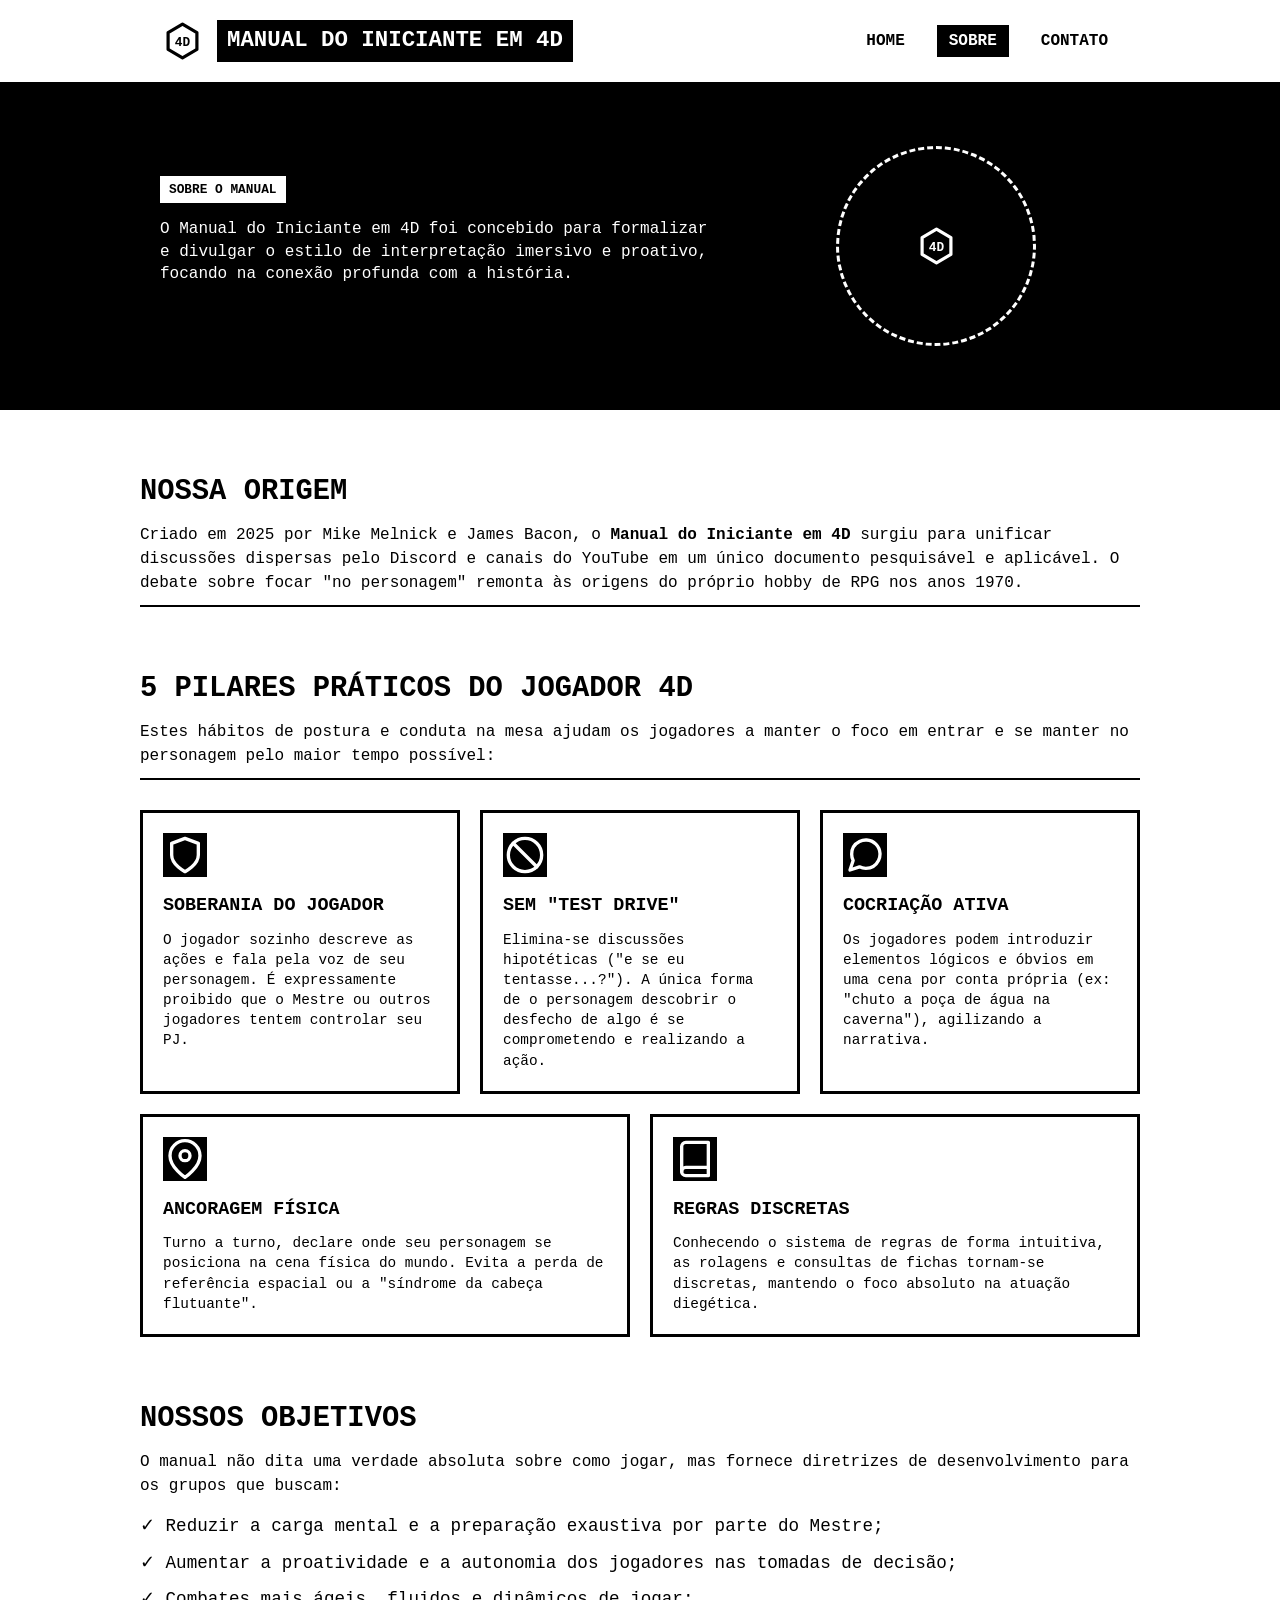
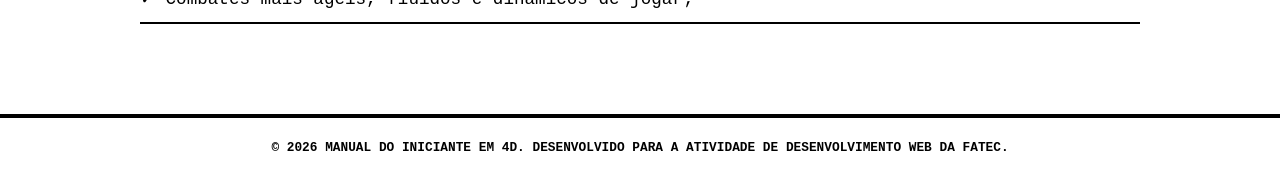
==== about.html @ 5494e4ca "feat: Implement full multi-page website and core design Adds dedicated "Sobre" and "Contato" pages w" ====
<!DOCTYPE html>
<html lang="pt-BR">

<head>
    <meta charset="UTF-8">
    <meta name="viewport" content="width=device-width, initial-scale=1.0">
    <title>Manual do Iniciante em 4D - Sobre</title>
    <link rel="stylesheet" href="style.css">
</head>

<body>
    <!-- CABEÇALHO -->
    <header>
        <div class="header-container">
            <a href="index.html" class="logo">
                <svg width="45" height="40" viewBox="0 0 100 100" fill="none" xmlns="http://www.w3.org/2000/svg">
                    <polygon points="50,8 86,29 86,71 50,92 14,71 14,29" fill="#ffffff" stroke="#000000"
                        stroke-width="8" stroke-linejoin="round" />
                    <text x="50" y="62" fill="#000000" font-family="'Courier New', Courier, monospace" font-weight="900"
                        font-size="32" text-anchor="middle">4D</text>
                </svg>
                <span>Manual do Iniciante em 4D</span>
            </a>
            <nav>
                <ul>
                    <li><a href="index.html">Home</a></li>
                    <li><a href="about.html" class="active">Sobre</a></li> <!-- Marca a página Sobre como ativa -->
                    <li><a href="contato.html">Contato</a></li>
                </ul>
            </nav>
        </div>
    </header>

    <main>
        <!-- BANNER DE SOBRE -->
        <section class="hero">
            <div class="container hero-container">
                <div class="hero-content">
                    <span class="hero-tag">Sobre o Manual</span>
                    <p>O Manual do Iniciante em 4D foi concebido para formalizar e divulgar o estilo de interpretação
                        imersivo e proativo, focando na conexão profunda com a história.</p>
                </div>
                <div class="hero-graphic">
                    <div class="circle-decoration">
                        <svg width="45" height="40" viewBox="0 0 100 100" fill="none"
                            xmlns="http://www.w3.org/2000/svg">
                            <polygon points="50,8 86,29 86,71 50,92 14,71 14,29" fill="#000000" stroke="#ffffff"
                                stroke-width="8" stroke-linejoin="round" />
                            <text x="50" y="62" fill="#ffffff" font-family="'Courier New', Courier, monospace"
                                font-weight="900" font-size="32" text-anchor="middle">4D</text>
                        </svg>
                    </div>
                </div>
            </div>
        </section>

        <!-- SEÇÃO DE ORIGEM E PILARES -->
        <section class="section container">
            <div class="section-title-wrapper">
                <h2 class="section-title">Nossa Origem</h2>
                <p class="section-desc">Criado em 2025 por Mike Melnick e James Bacon, o <strong>Manual do Iniciante em
                        4D</strong> surgiu para unificar discussões dispersas pelo Discord e canais do YouTube em um
                    único documento pesquisável e aplicável. O debate sobre focar "no personagem" remonta às origens do
                    próprio hobby de RPG nos anos 1970.</p>
            </div>

            <!-- SUBTÍTULO DA GRADE DE 5 PILARES -->
            <div class="section-title-wrapper" style="margin-top: 60px;">
                <!-- estilo inline para dar mais espaço acima -->
                <h2 class="section-title">5 Pilares Práticos do Jogador 4D</h2>
                <p class="section-desc">Estes hábitos de postura e conduta na mesa ajudam os jogadores a manter o foco
                    em entrar e se manter no personagem pelo maior tempo possível:</p>
            </div>

            <!-- CONTAINER QUE EXIBE OS 5 CARDS COM O LAYOUT CUSTOMIZADO DO CSS (3 na 1ª linha, 2 na 2ª) -->
            <div class="cards-5-container">
                <div class="card">
                    <div class="card-icon">
                        <svg viewBox="0 0 24 24" fill="none" stroke="currentColor" stroke-width="2"
                            stroke-linecap="round" stroke-linejoin="round">
                            <path d="M12 22s8-4 8-10V5l-8-3-8 3v7c0 6 8 10 8 10z" />
                        </svg>
                    </div>
                    <h3>Soberania do Jogador</h3>
                    <p>O jogador sozinho descreve as ações e fala pela voz de seu personagem. É expressamente proibido
                        que o Mestre ou outros jogadores tentem controlar seu PJ.</p>
                </div>

                <div class="card">
                    <div class="card-icon">
                        <svg viewBox="0 0 24 24" fill="none" stroke="currentColor" stroke-width="2"
                            stroke-linecap="round" stroke-linejoin="round">
                            <circle cx="12" cy="12" r="10" />
                            <line x1="4.93" y1="4.93" x2="19.07" y2="19.07" />
                        </svg>
                    </div>
                    <h3>Sem "Test Drive"</h3>
                    <p>Elimina-se discussões hipotéticas ("e se eu tentasse...?"). A única forma de o personagem
                        descobrir o desfecho de algo é se comprometendo e realizando a ação.</p>
                </div>

                <div class="card">
                    <div class="card-icon">
                        <svg viewBox="0 0 24 24" fill="none" stroke="currentColor" stroke-width="2"
                            stroke-linecap="round" stroke-linejoin="round">
                            <path
                                d="M21 11.5a8.38 8.38 0 0 1-.9 3.8 8.5 8.5 0 0 1-7.6 4.7 8.38 8.38 0 0 1-3.8-.9L3 21l1.9-5.7a8.38 8.38 0 0 1-.9-3.8 8.5 8.5 0 0 1 4.7-7.6 8.38 8.38 0 0 1 3.8-.9h.5a8.48 8.48 0 0 1 8 8v.5z" />
                        </svg>
                    </div>
                    <h3>Cocriação Ativa</h3>
                    <p>Os jogadores podem introduzir elementos lógicos e óbvios em uma cena por conta própria (ex:
                        "chuto a poça de água na caverna"), agilizando a narrativa.</p>
                </div>

                <div class="card">
                    <div class="card-icon">
                        <svg viewBox="0 0 24 24" fill="none" stroke="currentColor" stroke-width="2"
                            stroke-linecap="round" stroke-linejoin="round">
                            <path d="M21 10c0 7-9 13-9 13s-9-6-9-13a9 9 0 0 1 18 0z" />
                            <circle cx="12" cy="10" r="3" />
                        </svg>
                    </div>
                    <h3>Ancoragem Física</h3>
                    <p>Turno a turno, declare onde seu personagem se posiciona na cena física do mundo. Evita a perda de
                        referência espacial ou a "síndrome da cabeça flutuante".</p>
                </div>

                <div class="card">
                    <div class="card-icon">
                        <svg viewBox="0 0 24 24" fill="none" stroke="currentColor" stroke-width="2"
                            stroke-linecap="round" stroke-linejoin="round">
                            <path d="M4 19.5A2.5 2.5 0 0 1 6.5 17H20" />
                            <path d="M6.5 2H20v20H6.5A2.5 2.5 0 0 1 4 19.5v-15A2.5 2.5 0 0 1 6.5 2z" />
                        </svg>
                    </div>
                    <h3>Regras Discretas</h3>
                    <p>Conhecendo o sistema de regras de forma intuitiva, as rolagens e consultas de fichas tornam-se
                        discretas, mantendo o foco absoluto na atuação diegética.</p>
                </div>
            </div>

            <!-- SEÇÃO DE OBJETIVOS -->
            <div class="section-title-wrapper" style="margin-top: 60px;">
                <h2 class="section-title">Nossos Objetivos</h2>
                <p class="section-desc">O manual não dita uma verdade absoluta sobre como jogar, mas fornece diretrizes
                    de desenvolvimento para os grupos que buscam:</p>
                <ul
                    style="list-style-type: none; padding-left: 0; font-size: 1.1rem; margin-top: 15px; display: flex; flex-direction: column; gap: 10px;">
                    <li>✓ Reduzir a carga mental e a preparação exaustiva por parte do Mestre;</li>
                    <li>✓ Aumentar a proatividade e a autonomia dos jogadores nas tomadas de decisão;</li>
                    <li>✓ Combates mais ágeis, fluidos e dinâmicos de jogar;</li>
                </ul>
            </div>
        </section>
    </main>

    <footer>
        <p>&copy; 2026 Manual do Iniciante em 4D. Desenvolvido para a Atividade de Desenvolvimento Web da FATEC.</p>
    </footer>
</body>

</html>
---- style.css ----
/* RESET DE ESTILOS E CONFIGURAÇÕES GLOBAIS */
* {
    margin: 0;
    /* Remove margens padrão de todos os elementos */
    padding: 0;
    /* Remove preenchimentos padrão de todos os elementos */
    box-sizing: border-box;
    /* Garante que padding e border sejam incluídos no cálculo do tamanho total (largura/altura) do elemento */
}

body {
    font-family: 'Courier New', Courier, monospace;
    /* Define a fonte com estilo retrô/máquina de escrever */
    color: #000000;
    /* Define a cor padrão do texto (preto) */
    background-color: #ffffff;
    /* Define o fundo padrão (branco) */
    line-height: 1.5;
    /* Define o espaçamento entre linhas de texto para facilitar a leitura */
    padding: 0;
}

/* CONTAINER REUTILIZÁVEL (Limita a largura máxima da página) */
.container {
    max-width: 1000px;
    /* Impede que o conteúdo se espalhe em telas muito largas */
    margin: 0 auto;
    /* Centraliza o container horizontalmente */
    padding: 0 20px;
    /* Adiciona espaçamento interno nas laterais para telas menores */
    width: 100%;
    /* Ocupa a largura disponível até o limite de 1000px */
}

/* CABEÇALHO E NAVEGAÇÃO */
header {
    background-color: #ffffff;
    border-bottom: 4px solid #000000;
    /* Linha preta espessa na parte inferior */
    padding: 10px 0;
}

.header-container {
    display: flex;
    /* Ativa o Flexbox para alinhar logo e navegação */
    justify-content: space-between;
    /* Empurra a logo para a esquerda e o menu para a direita */
    align-items: center;
    /* Centraliza os elementos verticalmente */
    max-width: 1000px;
    margin: 0 auto;
    padding: 10px 20px;
}

.logo {
    display: flex;
    align-items: center;
    gap: 12px;
    /* Espaço de 12px entre o ícone SVG e o texto da logo */
    text-decoration: none;
    /* Remove o sublinhado do link */
    color: #000000;
    font-weight: bold;
    font-size: 1.4rem;
    text-transform: uppercase;
    /* Transforma todas as letras em maiúsculas */
}

.logo svg {
    width: 45px;
    height: 40px;
}

.logo span {
    border: 2px solid #000000;
    padding: 2px 8px;
    background-color: #000000;
    /* Fundo preto com texto branco no estilo "etiqueta" */
    color: #ffffff;
}

nav ul {
    display: flex;
    /* Coloca os itens do menu em linha */
    list-style: none;
    /* Remove as marcadores de lista (bolinhas) */
    gap: 20px;
    /* Espaçamento entre cada opção do menu */
}

nav a {
    text-decoration: none;
    color: #000000;
    font-weight: bold;
    font-size: 1rem;
    text-transform: uppercase;
    padding: 5px 10px;
    border: 2px solid transparent;
    /* Reserva a borda para evitar pulos visuais no efeito hover */
}

/* Efeito ao passar o mouse (hover) e link da página ativa */
nav a:hover,
nav a.active {
    background-color: #000000;
    /* Inverte as cores: fundo preto e texto branco */
    color: #ffffff;
    border: 2px solid #000000;
}

/* SEÇÃO HERO (Destaque Principal do Topo) */
.hero {
    background-color: #000000;
    /* Bloco preto de alto contraste */
    color: #ffffff;
    padding: 60px 0;
    border-bottom: 4px solid #000000;
}

.hero-container {
    display: flex;
    align-items: center;
    justify-content: space-between;
    gap: 40px;
}

.hero-content {
    flex: 1.2;
    /* Ocupa uma proporção ligeiramente maior no Flexbox */
}

.hero-tag {
    background-color: #ffffff;
    color: #000000;
    padding: 3px 8px;
    font-weight: bold;
    font-size: 0.8rem;
    text-transform: uppercase;
    display: inline-block;
    margin-bottom: 15px;
    border: 1px solid #ffffff;
}

.hero h1 {
    font-size: 2.5rem;
    font-weight: bold;
    text-transform: uppercase;
    line-height: 1.1;
    margin-bottom: 20px;
    letter-spacing: -1px;
    /* Junta ligeiramente as letras */
}

.hero p {
    font-size: 1rem;
    margin-bottom: 30px;
    line-height: 1.4;
}

/* Botão da Seção Hero */
.hero-btn {
    display: inline-block;
    background-color: #ffffff;
    color: #000000;
    text-decoration: none;
    padding: 12px 24px;
    font-weight: bold;
    text-transform: uppercase;
    border: 3px solid #ffffff;
    transition: background-color 0.1s, color 0.1s;
    /* Suaviza a troca de cor no hover */
}

.hero-btn:hover {
    background-color: #000000;
    /* Inverte para fundo preto e borda/texto branco */
    color: #ffffff;
    border-color: #ffffff;
}

.hero-graphic {
    flex: 0.8;
    /* Proporção para a imagem/gráfico na direita */
    display: flex;
    justify-content: center;
    align-items: center;
}

.circle-decoration {
    width: 200px;
    height: 200px;
    border: 3px dashed #ffffff;
    /* Circulo com borda tracejada em branco */
    border-radius: 50%;
    /* Transforma a div retangular em um círculo perfeito */
    display: flex;
    align-items: center;
    justify-content: center;
}

/* ESTRUTURA GERAL DAS SEÇÕES */
.section {
    padding: 60px 0;
}

.section-title-wrapper {
    margin-bottom: 30px;
    border-bottom: 2px solid #000000;
    /* Linha divisória abaixo dos títulos das seções */
    padding-bottom: 10px;
}

.section-title {
    font-size: 1.8rem;
    font-weight: bold;
    color: #000000;
    text-transform: uppercase;
}

.section-desc {
    font-size: 1rem;
    color: #000000;
    margin-top: 10px;
}

/* ESPECÍFICO PARA A SEÇÃO DO LIVRO */
.section-book {
    padding-top: 20px;
    /* Padding reduzido para aproximar da citação acima */
}

.book-content {
    display: flex;
    /* Alinha a foto da capa e as informações lado a lado */
    align-items: flex-start;
    /* Alinha o topo da capa com o topo do texto */
    gap: 20px;
    /* Distância entre a capa e as informações */
    margin-top: 20px;
}

.book-cover {
    width: 150px;
    /* Largura fixa para a imagem do livro */
    height: auto;
    /* Mantém a proporção da imagem */
    object-fit: contain;
    /* Previne distorções na imagem */
    flex-shrink: 0;
    /* Impede que o Flexbox encolha a imagem */
}

.book-info {
    display: flex;
    flex-direction: column;
    /* Empilha o Título (H3), Descrição (P) e Botão (A) verticalmente */
    align-items: flex-start;
    /* Alinha os itens à esquerda */
    gap: 10px;
    /* Espaçamento vertical entre cada elemento */
}

.book-info h3 {
    font-size: 1.2rem;
    font-weight: bold;
    margin: 0;
}

.book-info p {
    margin: 0;
}

.book-btn {
    display: inline-block;
    width: auto;
    /* Faz o botão ocupar apenas o tamanho do seu texto */
    margin-top: 5px;
    text-align: center;
    text-decoration: none;
}

/* CARDS / CARTÕES DE CONTEÚDO */
.cards-container {
    display: flex;
    flex-wrap: wrap;
    /* Permite que os cards dobrem para a linha de baixo se não couberem */
    gap: 20px;
    margin-top: 30px;
}

.card {
    background-color: #ffffff;
    border: 3px solid #000000;
    /* Moldura preta forte */
    padding: 20px;
    flex: 1 1 calc(33.333% - 14px);
    /* Tenta ocupar 1/3 da linha descontando os gaps */
    min-width: 260px;
    /* Se o elemento for menor que 260px, ele pula de linha */
    transition: background-color 0.1s, color 0.1s;
}

.card:hover {
    background-color: #000000;
    /* Inverte as cores ao passar o mouse */
    color: #ffffff;
}

.card-icon {
    width: 44px;
    height: 44px;
    border: 2px solid #000000;
    background-color: #000000;
    color: #ffffff;
    margin-bottom: 15px;
    display: flex;
    align-items: center;
    justify-content: center;
}

.card:hover .card-icon {
    background-color: #ffffff;
    /* Inverte a cor do ícone quando o card pai está em hover */
    color: #000000;
    border-color: #ffffff;
}

.card h3 {
    font-size: 1.15rem;
    font-weight: bold;
    text-transform: uppercase;
    margin-bottom: 10px;
}

.card p {
    font-size: 0.9rem;
    line-height: 1.4;
}

/* GRADE ESPECIAL DE 5 CARDS (Página Sobre) */
.cards-5-container {
    display: flex;
    flex-wrap: wrap;
    gap: 20px;
    justify-content: center;
}

.cards-5-container .card {
    flex: 1 1 calc(33.333% - 14px);
    /* Os 3 primeiros ocupam 1/3 cada */
    min-width: 260px;
}

/* Ajusta os cards 4 e 5 para ocuparem metade da largura da linha (50%) */
.cards-5-container .card:nth-child(4),
.cards-5-container .card:nth-child(5) {
    flex: 0 1 calc(50% - 10px);
    max-width: calc(50% - 10px);
}

/* LAYOUT DIVIDIDO (Página Contato) */
.split-section {
    display: flex;
    gap: 40px;
}

.split-left {
    flex: 1.2;
    /* Formulario fica mais largo */
}

.split-right {
    flex: 0.8;
    /* Canais laterais ficam mais estreitos */
}

/* FORMULÁRIO DE CONTATO */
.contact-form-card {
    background-color: #ffffff;
    border: 3px solid #000000;
    padding: 30px;
}

.form-group {
    margin-bottom: 20px;
}

.form-group label {
    display: block;
    font-weight: bold;
    text-transform: uppercase;
    margin-bottom: 6px;
    font-size: 0.9rem;
}

.form-group input,
.form-group textarea {
    width: 100%;
    padding: 10px;
    border: 2px solid #000000;
    background-color: #ffffff;
    color: #000000;
    font-family: inherit;
    /* Força o uso da fonte 'Courier New' declarada no body */
    font-size: 0.95rem;
}

/* Estilo do foco (quando o usuário clica para digitar no campo) */
.form-group input:focus,
.form-group textarea:focus {
    outline: 2px solid #000000;
    background-color: #f5f5f5;
}

.form-btn {
    width: 100%;
    background-color: #000000;
    color: #ffffff;
    border: 2px solid #000000;
    padding: 12px;
    font-weight: bold;
    text-transform: uppercase;
    cursor: pointer;
    /* Altera o ponteiro do mouse para a mãozinha de clique */
    font-family: inherit;
}

.form-btn:hover {
    background-color: #ffffff;
    color: #000000;
}

/* LISTA DE CANAIS (LATERAL) */
.channels-list {
    display: flex;
    flex-direction: column;
    gap: 20px;
}

.channel-item {
    display: flex;
    align-items: center;
    gap: 15px;
    border-bottom: 1px dashed #000000;
    /* Separador pontilhado entre itens */
    padding-bottom: 15px;
}

.channel-icon {
    width: 40px;
    height: 40px;
    border: 2px solid #000000;
    color: #000000;
    display: flex;
    align-items: center;
    justify-content: center;
    flex-shrink: 0;
    /* Previne que o quadrado do ícone encolha se o texto for grande */
}

.channel-info h4 {
    font-size: 1rem;
    text-transform: uppercase;
    margin-bottom: 3px;
}

.channel-info p,
.channel-info a {
    font-size: 0.85rem;
    color: #000000;
    text-decoration: none;
}

.channel-info a {
    text-decoration: underline;
    font-weight: bold;
}

/* CAIXA DE CITAÇÃO (CALLOUT) */
.callout {
    border: 2px dashed #000000;
    /* Caixa tracejada estilo recorte de jornal */
    background-color: #ffffff;
    padding: 20px;
    margin: 30px 0;
    margin-bottom: 10px;
    /* Reduzida a margem inferior para ajustar o espaçamento */
    font-style: italic;
    /* Texto em itálico para enfatizar citação */
    color: #000000;
}

/* RODAPÉ (FOOTER) */
footer {
    background-color: #ffffff;
    border-top: 4px solid #000000;
    padding: 20px 0;
    text-align: center;
    color: #000000;
    font-weight: bold;
    font-size: 0.8rem;
    text-transform: uppercase;
}

/* REGRAS DE RESPONSIVIDADE (MEDIA QUERIES) */
/* Aplica estes estilos apenas para telas com largura de até 768px (tablets e celulares) */
@media (max-width: 768px) {
    .hero-container {
        flex-direction: column;
        /* Empilha os elementos do Hero na vertical */
        text-align: center;
    }

    .hero h1 {
        font-size: 2rem;
    }

    .hero-graphic {
        display: none;
        /* Esconde o elemento gráfico decorativo em telas pequenas */
    }

    nav ul {
        gap: 10px;
    }

    nav a {
        font-size: 0.85rem;
        padding: 3px 6px;
    }

    /* Ajustes para layout de 5 cards no mobile */
    .cards-5-container .card:nth-child(4),
    .cards-5-container .card:nth-child(5) {
        flex: 1 1 100%;
        /* Faz os dois últimos cards ocuparem a tela inteira */
        max-width: 100%;
    }

    /* Ajuste da seção de contato no mobile */
    .split-section {
        flex-direction: column;
        /* Empilha formulário e canais verticalmente */
        gap: 30px;
    }

    .split-left,
    .split-right {
        width: 100%;
    }
}
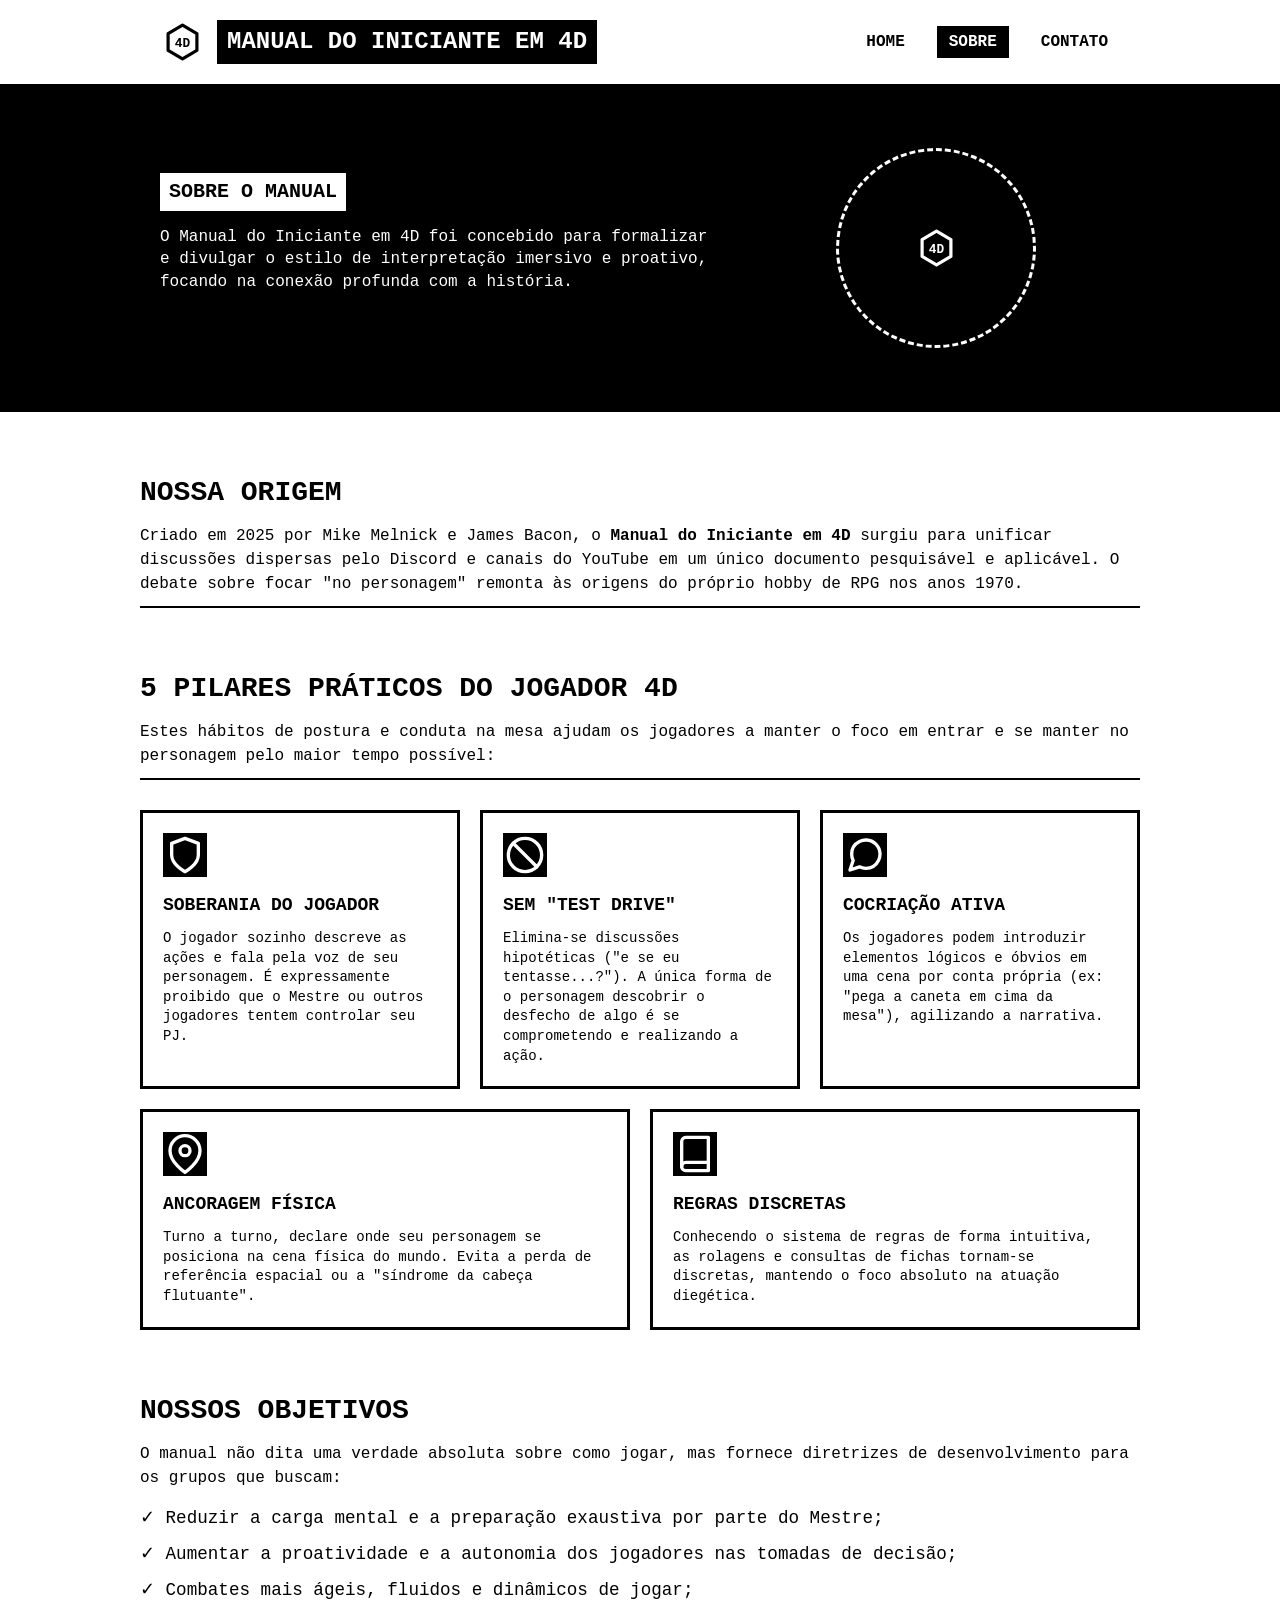
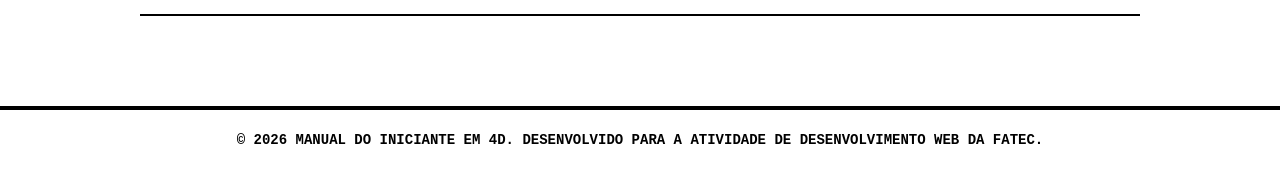
==== commit 9dd9cbc7: "feat: Refine various text content across pages" ====
--- a/about.html
+++ b/about.html
@@ -109,7 +109,7 @@
                     </div>
                     <h3>Cocriação Ativa</h3>
                     <p>Os jogadores podem introduzir elementos lógicos e óbvios em uma cena por conta própria (ex:
-                        "chuto a poça de água na caverna"), agilizando a narrativa.</p>
+                        "pega a caneta em cima da mesa"), agilizando a narrativa.</p>
                 </div>
 
                 <div class="card">
--- a/style.css
+++ b/style.css
@@ -61,7 +61,7 @@
     /* Remove o sublinhado do link */
     color: #000000;
     font-weight: bold;
-    font-size: 1.4rem;
+    font-size: 24px;
     text-transform: uppercase;
     /* Transforma todas as letras em maiúsculas */
 }
@@ -92,7 +92,7 @@
     text-decoration: none;
     color: #000000;
     font-weight: bold;
-    font-size: 1rem;
+    font-size: 16px;
     text-transform: uppercase;
     padding: 5px 10px;
     border: 2px solid transparent;
@@ -134,25 +134,25 @@
     color: #000000;
     padding: 3px 8px;
     font-weight: bold;
-    font-size: 0.8rem;
+    font-size: 20px;
     text-transform: uppercase;
     display: inline-block;
     margin-bottom: 15px;
     border: 1px solid #ffffff;
 }
 
-.hero h1 {
-    font-size: 2.5rem;
+/* .hero h1 {
+    font-size: 40px;
     font-weight: bold;
     text-transform: uppercase;
     line-height: 1.1;
     margin-bottom: 20px;
     letter-spacing: -1px;
-    /* Junta ligeiramente as letras */
-}
+    Junta ligeiramente as letras
+} */
 
 .hero p {
-    font-size: 1rem;
+    font-size: 16px;
     margin-bottom: 30px;
     line-height: 1.4;
 }
@@ -211,14 +211,14 @@
 }
 
 .section-title {
-    font-size: 1.8rem;
+    font-size: 28px;
     font-weight: bold;
     color: #000000;
     text-transform: uppercase;
 }
 
 .section-desc {
-    font-size: 1rem;
+    font-size: 16px;
     color: #000000;
     margin-top: 10px;
 }
@@ -261,7 +261,7 @@
 }
 
 .book-info h3 {
-    font-size: 1.2rem;
+    font-size: 20px;
     font-weight: bold;
     margin: 0;
 }
@@ -326,14 +326,14 @@
 }
 
 .card h3 {
-    font-size: 1.15rem;
+    font-size: 18px;
     font-weight: bold;
     text-transform: uppercase;
     margin-bottom: 10px;
 }
 
 .card p {
-    font-size: 0.9rem;
+    font-size: 14px;
     line-height: 1.4;
 }
 
@@ -390,7 +390,7 @@
     font-weight: bold;
     text-transform: uppercase;
     margin-bottom: 6px;
-    font-size: 0.9rem;
+    font-size: 14.4px;
 }
 
 .form-group input,
@@ -402,7 +402,7 @@
     color: #000000;
     font-family: inherit;
     /* Força o uso da fonte 'Courier New' declarada no body */
-    font-size: 0.95rem;
+    font-size: 16px;
 }
 
 /* Estilo do foco (quando o usuário clica para digitar no campo) */
@@ -459,14 +459,14 @@
 }
 
 .channel-info h4 {
-    font-size: 1rem;
+    font-size: 16px;
     text-transform: uppercase;
     margin-bottom: 3px;
 }
 
 .channel-info p,
 .channel-info a {
-    font-size: 0.85rem;
+    font-size: 14px;
     color: #000000;
     text-decoration: none;
 }
@@ -498,7 +498,7 @@
     text-align: center;
     color: #000000;
     font-weight: bold;
-    font-size: 0.8rem;
+    font-size: 14px;
     text-transform: uppercase;
 }
 
@@ -512,7 +512,7 @@
     }
 
     .hero h1 {
-        font-size: 2rem;
+        font-size: 32px;
     }
 
     .hero-graphic {
@@ -525,7 +525,7 @@
     }
 
     nav a {
-        font-size: 0.85rem;
+        font-size: 14px;
         padding: 3px 6px;
     }
 
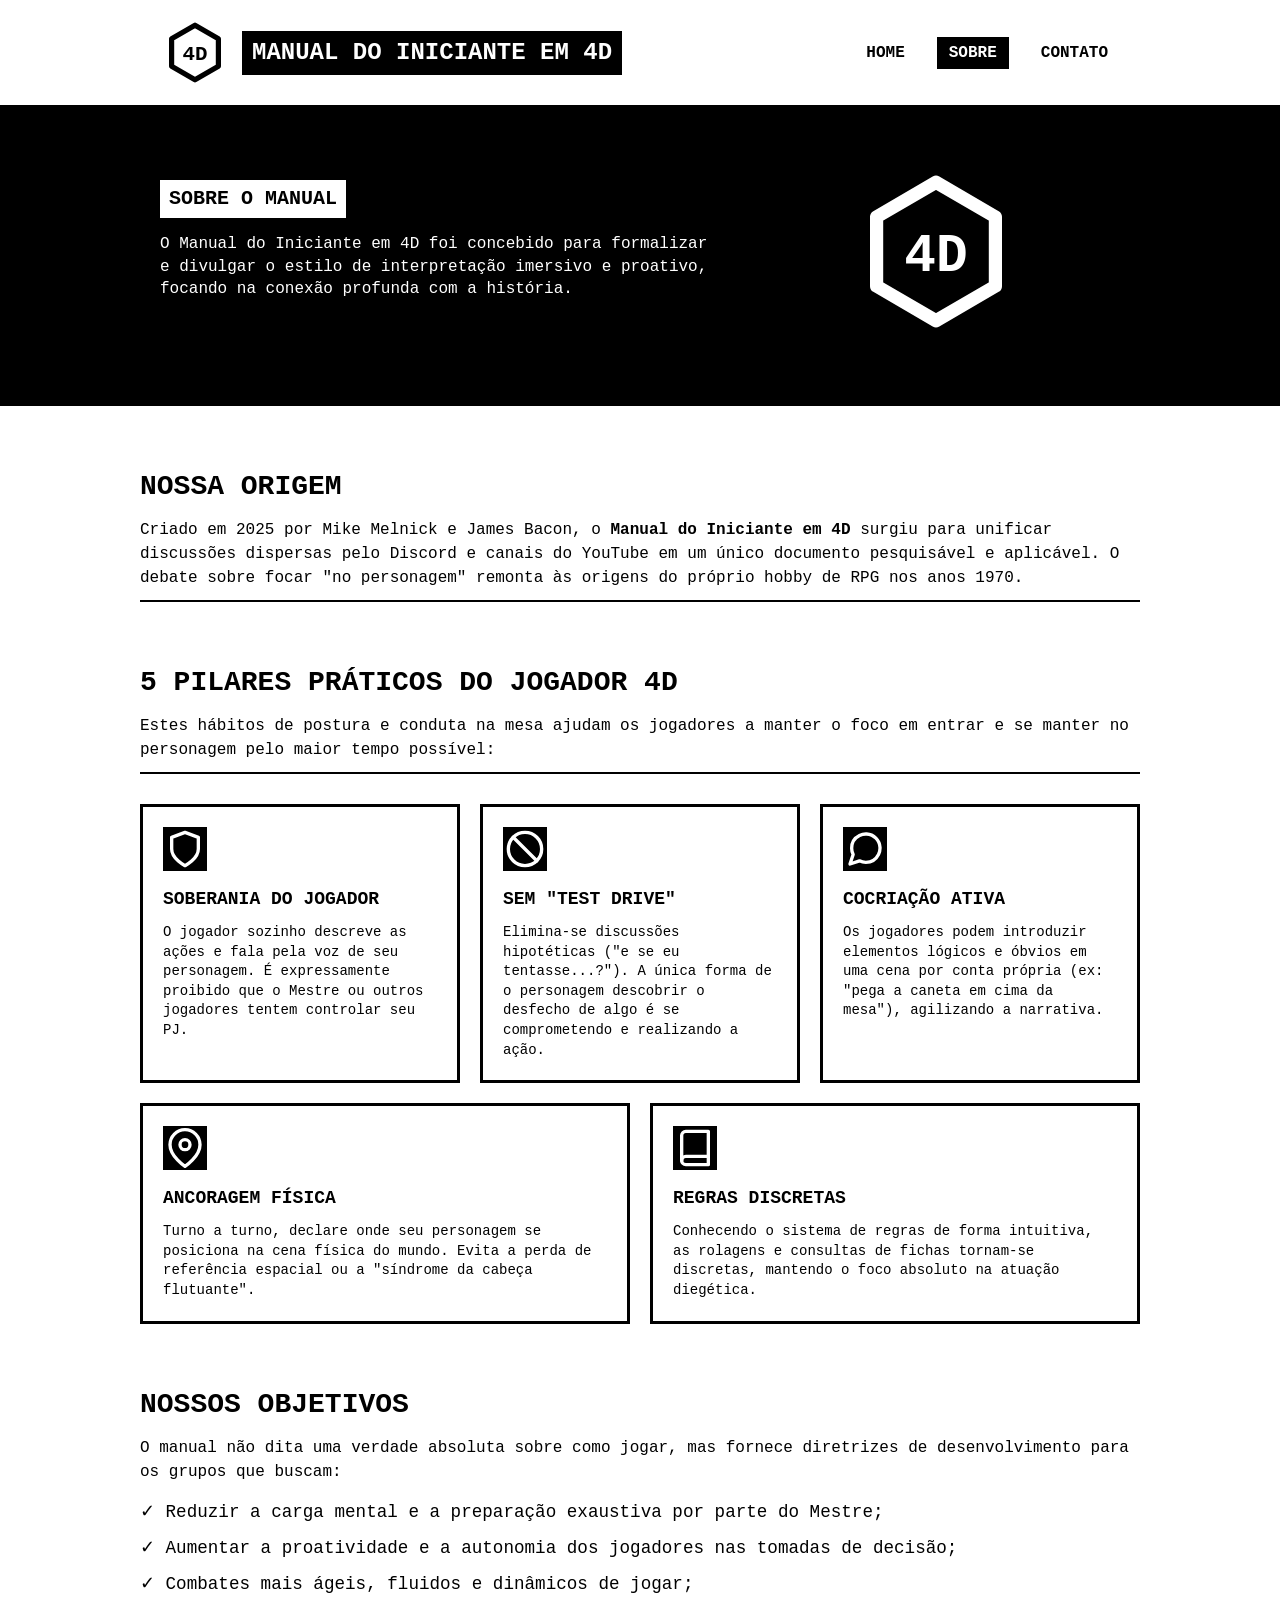
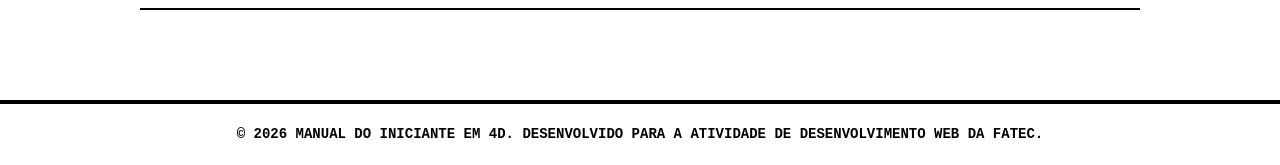
==== commit 565544e5: "style: Control SVG logo dimensions and standardize hero graphic container Moves SVG `width` and `hei" ====
--- a/about.html
+++ b/about.html
@@ -41,9 +41,8 @@
                         imersivo e proativo, focando na conexão profunda com a história.</p>
                 </div>
                 <div class="hero-graphic">
-                    <div class="circle-decoration">
-                        <svg width="45" height="40" viewBox="0 0 100 100" fill="none"
-                            xmlns="http://www.w3.org/2000/svg">
+                    <div class="logo-hero">
+                        <svg viewBox="0 0 100 100" fill="none" xmlns="http://www.w3.org/2000/svg">
                             <polygon points="50,8 86,29 86,71 50,92 14,71 14,29" fill="#000000" stroke="#ffffff"
                                 stroke-width="8" stroke-linejoin="round" />
                             <text x="50" y="62" fill="#ffffff" font-family="'Courier New', Courier, monospace"
--- a/style.css
+++ b/style.css
@@ -67,8 +67,13 @@
 }
 
 .logo svg {
-    width: 45px;
-    height: 40px;
+    width: 70px;
+    height: 65px;
+}
+
+.logo-hero svg {
+    width: 170px;
+    height: 165px;
 }
 
 .logo span {
@@ -186,17 +191,19 @@
     align-items: center;
 }
 
+/* 
 .circle-decoration {
-    width: 200px;
-    height: 200px;
+    width: 150px;
+    height: 150px;
     border: 3px dashed #ffffff;
     /* Circulo com borda tracejada em branco */
-    border-radius: 50%;
+/* border-radius: 50%;
     /* Transforma a div retangular em um círculo perfeito */
-    display: flex;
+/* display: flex;
     align-items: center;
     justify-content: center;
 }
+ */
 
 /* ESTRUTURA GERAL DAS SEÇÕES */
 .section {
@@ -530,6 +537,10 @@
     }
 
     /* Ajustes para layout de 5 cards no mobile */
+    .cards-5-container {
+        margin: 5px;
+    }
+
     .cards-5-container .card:nth-child(4),
     .cards-5-container .card:nth-child(5) {
         flex: 1 1 100%;
@@ -548,4 +559,13 @@
     .split-right {
         width: 100%;
     }
+
+    .section {
+        padding-left: 10px;
+        padding-right: 10px;
+    }
+
+    footer {
+        padding: 10px;
+    }
 }
